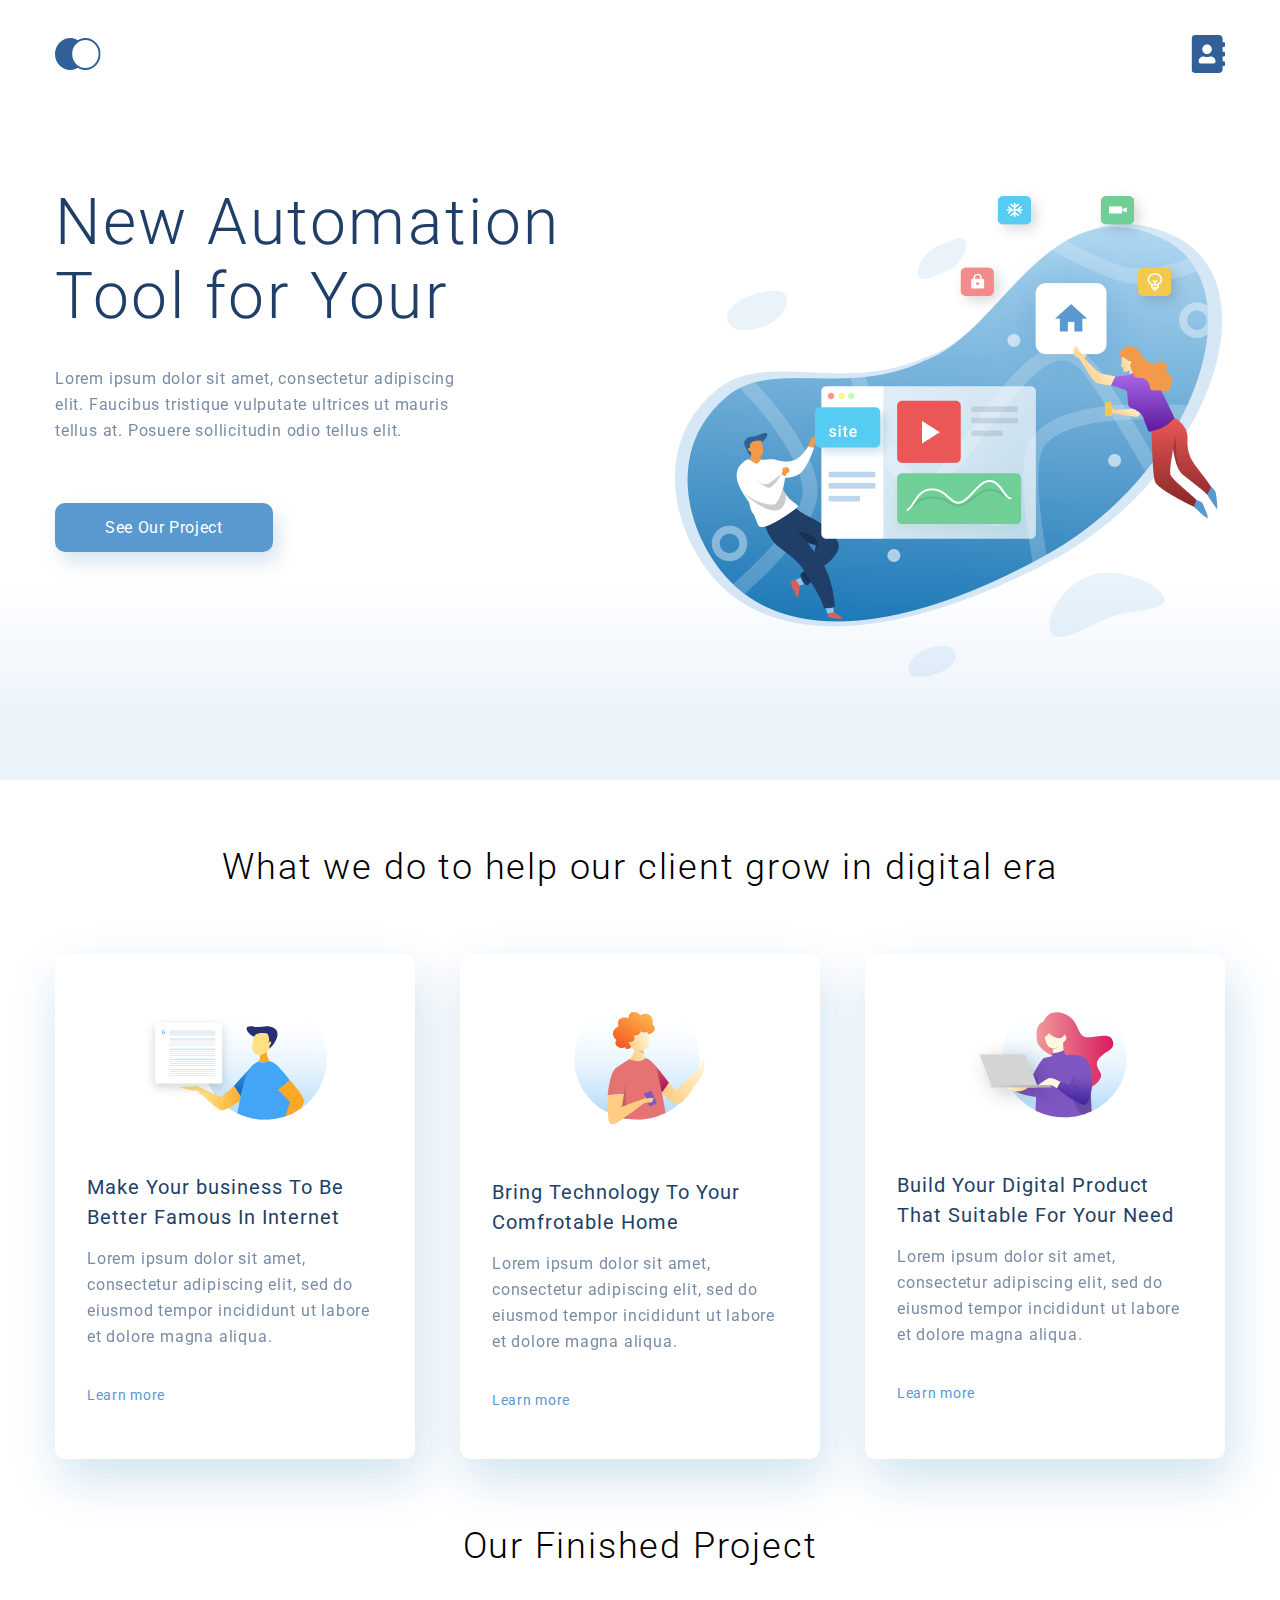
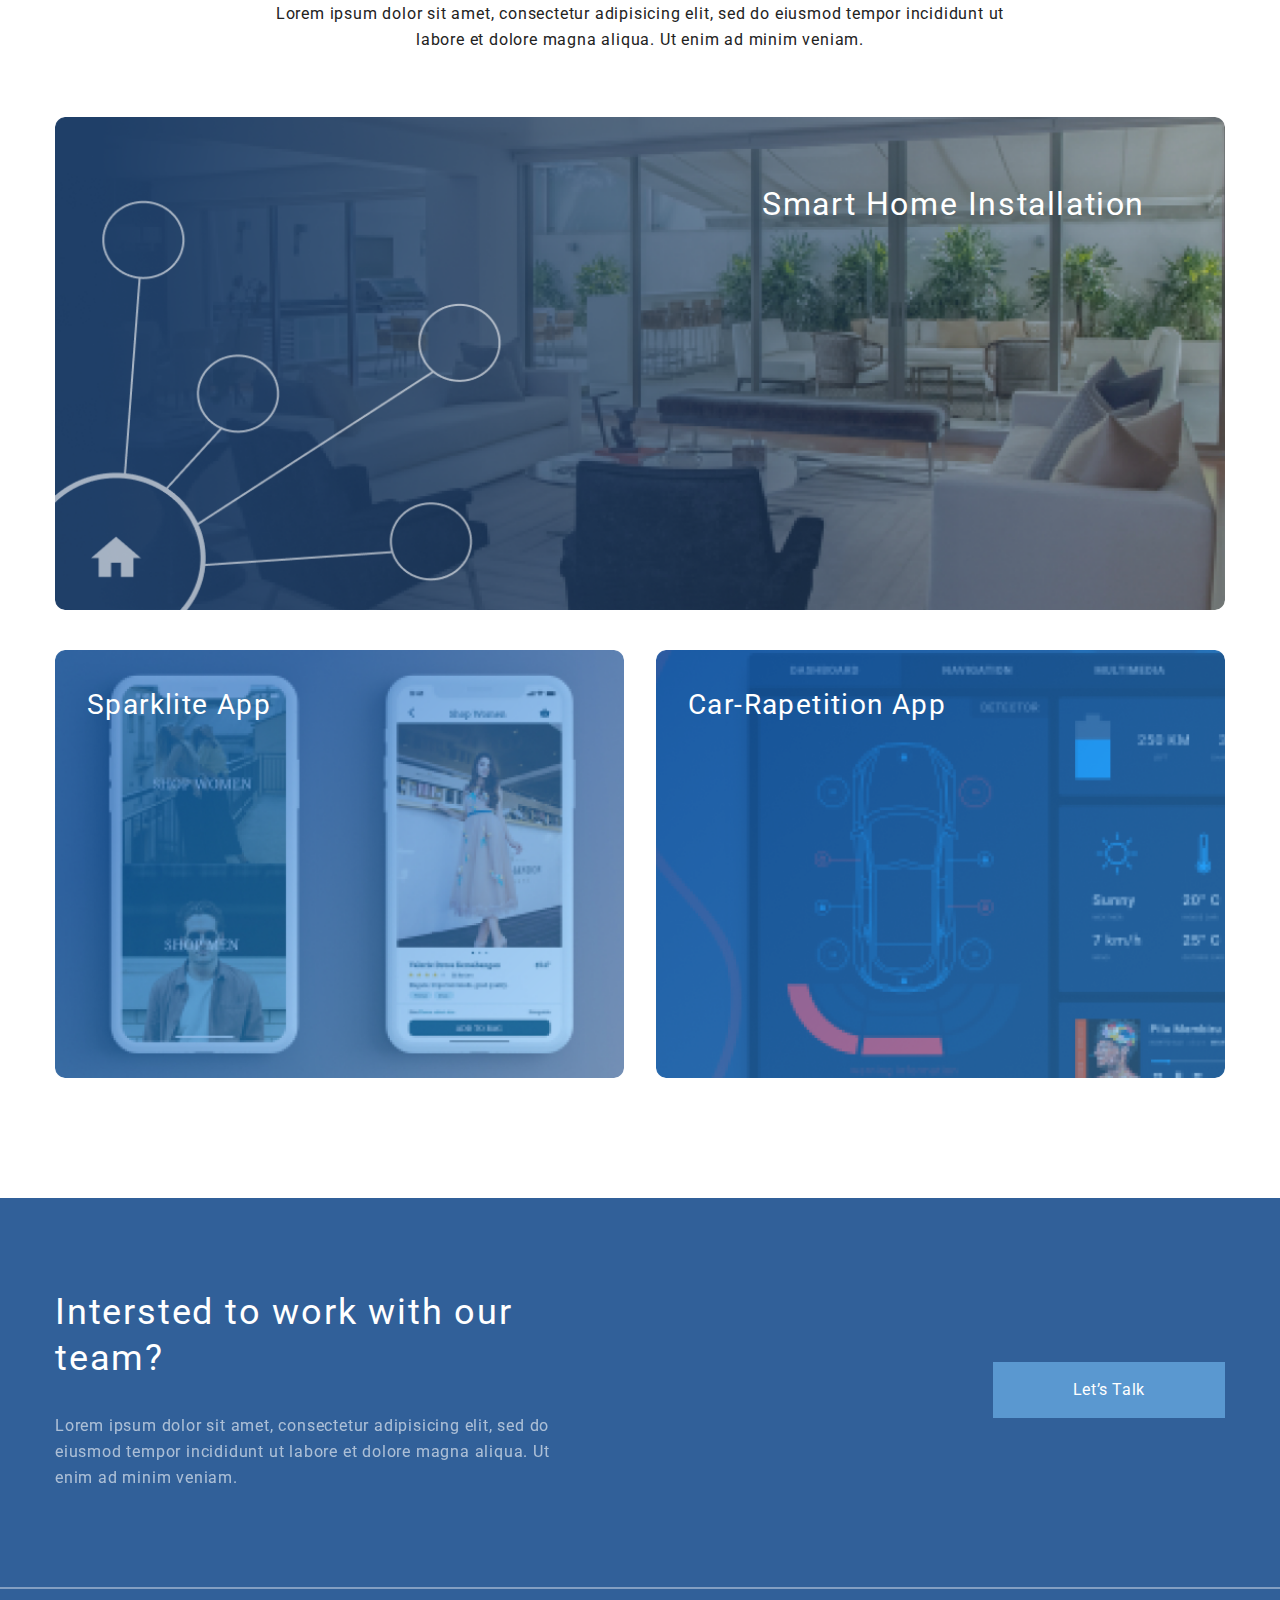
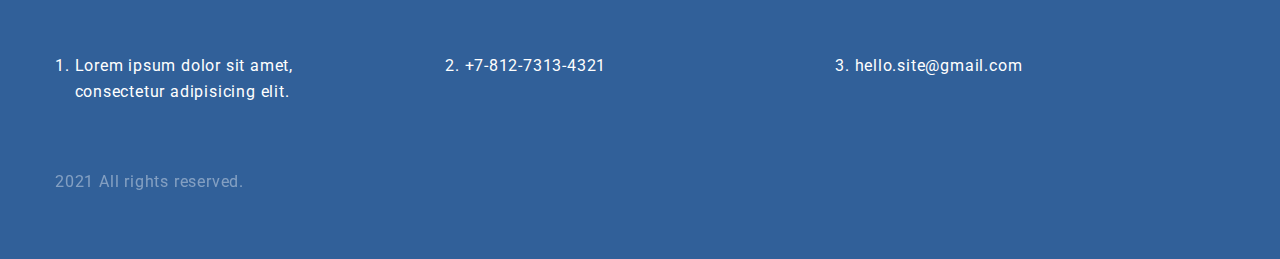
==== index.html @ ddbbd230 "New file" ====
<!DOCTYPE html>
<html lang="en">

<head>
   <meta charset="UTF-8">
   <meta http-equiv="X-UA-Compatible" content="IE=edge">
   <meta name="viewport" content="width=device-width, initial-scale=1.0">
   <link rel="stylesheet" href="style.css">
   <link rel="preconnect" href="https://fonts.googleapis.com">
   <link rel="preconnect" href="https://fonts.gstatic.com" crossorigin>
   <link href="https://fonts.googleapis.com/css2?family=Roboto:wght@300;400&display=swap" rel="stylesheet">
   <title>Main</title>
</head>

<body>

   <div class="wrapper">
      <header class="header">
         <div class="header__container">
            <a href="index.html"><img src="img/logo.svg" alt="Main"></a>
            <a href="contacts.html"><img src="img/contacts.svg" alt="contacts"></a>
         </div>
      </header>

      <main class="main">
         <div class="top">
            <div class="top__container">
               <div class="top__content">
                  <h1 class="top__title">New Automation Tool for Your </h1>
                  <p class="top__text">Lorem ipsum dolor sit amet, consectetur adipiscing elit. Faucibus tristique
                     vulputate ultrices ut mauris tellus at. Posuere sollicitudin odio tellus elit.</p>
                  <a href="#" class="button top__button">See Our Project</a>
               </div>
               <div class="top__image">
                  <img src="img/top-back.png" alt="top image">
               </div>
            </div>
         </div>

         <div class="what-we-do">
            <div class="what-we-do__container">
               <h3 class="main__title">What we do to help our client grow in digital era</h3>
               <div class="card-box">
                  <div class="card">
                     <img class="card__img" src="img/card-1.svg" alt="card-1">
                     <h4 class="card__title">Make Your business To Be
                        Better Famous In Internet</h4>
                     <p class="card__text">Lorem ipsum dolor sit amet, consectetur adipiscing elit, sed do eiusmod
                        tempor incididunt ut labore et dolore magna aliqua. </p>
                     <a href="#" class="card__link">Learn more</a>
                  </div>
                  <div class="card">
                     <img class="card__img" src="img/card-2.svg" alt="card-2">
                     <h4 class="card__title">Bring Technology To Your
                        Comfrotable Home</h4>
                     <p class="card__text">Lorem ipsum dolor sit amet, consectetur adipiscing elit, sed do eiusmod
                        tempor incididunt ut labore et dolore magna aliqua. </p>
                     <a href="#" class="card__link">Learn more</a>
                  </div>
                  <div class="card">
                     <img class="card__img" src="img/card-3.svg" alt="card-3">
                     <h4 class="card__title">Build Your Digital Product
                        That Suitable For Your Need</h4>
                     <p class="card__text">Lorem ipsum dolor sit amet, consectetur adipiscing elit, sed do eiusmod
                        tempor incididunt ut labore et dolore magna aliqua. </p>
                     <a href="#" class="card__link">Learn more</a>
                  </div>
               </div>
            </div>
         </div>

         <div class="our-project">
            <div class="our-project__container">
               <h3 class="main__title title__margin">Our Finished Project</h3>
               <p class="our-project__text">Lorem ipsum dolor sit amet, consectetur adipisicing elit, sed do eiusmod
                  tempor incididunt ut labore et dolore magna aliqua. Ut enim ad minim veniam.</p>
               <div class="our-project__item">
                  <img class="our-project__img" src="img/project-1.png" alt="project-1">
                  <p class="img__text">Smart Home Installation</p>
               </div>
               <div class="project-box">
                  <div class="our-project__item  item__margin">
                     <img class="our-project__img" src="img/project-2.png" alt="project-2">
                     <p class="img__text img__small-text">Sparklite App</p>
                  </div>
                  <div class="our-project__item">
                     <img class="our-project__img" src="img/project-3.png" alt="project-3">
                     <p class="img__text img__small-text">Car-Rapetition App</p>
                  </div>
               </div>
            </div>
         </div>
      </main>

      <footer class="footer">
         <div class="footer__container">
            <div class="footer__start">
               <div class="footer__work">
                  <h3 class="main__title footer__title">Intersted to work
                     with our team?</h3>
                  <p class="footer__text">Lorem ipsum dolor sit amet, consectetur adipisicing elit, sed do eiusmod
                     tempor
                     incididunt ut labore et dolore magna aliqua. Ut enim ad minim veniam.</p>
               </div>
               <a href="#" class="button footer__button">Let’s Talk</a>
            </div>
         </div>
         <hr class="footer__line">
         <div class="footer__container">
            <div class="footer__end">
               <ol class="footer__info">
                  <li class="footer__info__text">Lorem ipsum dolor sit amet, consectetur adipisicing elit.</li>
                  <li class="footer__info__text">+7-812-7313-4321</li>
                  <li class="footer__info__text">hello.site@gmail.com</li>
               </ol>
               <p class="copy">2021 All rights reserved.</p>
            </div>
         </div>
      </footer>

   </div>

</body>

</html>
---- style.css ----
* {
   margin: 0;
   padding: 0;
}

html, body {
   height: 100%;
   line-height: 1;
}

body {
   font-family: 'Roboto', sans-serif;
   font-size: 16px;
   color: #1F3F68;
   line-height: 26px;
   font-weight: 400;
}

a {
   text-decoration: none;
}

.wrapper {
   overflow: hidden;
   display: flex;
   flex-direction: column;
   min-height: 100%;
}

.main {
   flex: 1 1 auto;
}

[class*="__container"] {
   max-width: 1170px;
   margin: 0px auto;
   padding: 0px 15px;
}

@media(max-width: 1169.98px) {
   [class*="__container"] {
      max-width: 970px;
   }
}

@media(max-width: 991.98px) {
   [class*="__container"] {
      max-width: 750px;
   }
}

@media(max-width: 767.98px) {
   [class*="__container"] {
      max-width: none;
   }
}

.header {
   width: 100%;
}

.header__container {
   display: flex;
   justify-content: space-between;
   min-height: 116px;
   align-items: center;
}

@media(max-width: 991.98px) {
   .header__container {
      min-height: 96px;
   }
}

@media(max-width: 767.98px) {
   .header__container {
      min-height: 80px;
   }
}

.top {
   background: linear-gradient(0deg, #EBF3FB 8.84%, rgba(152, 195, 232, 0) 31.12%);
   padding: 70px 0px 94px 0px;
}

.top__container {
   display: flex;
   justify-content: space-between;
}

.top__image {
   align-self: flex-end;
}

.top__image img {
   max-width: 100%;
}

.top__content {
   max-width: 510px;
}

.top__title {
   font-weight: 300;
   font-size: 64px;
   line-height: 74px;
   letter-spacing: 0.04em;
   margin-bottom: 32px;
}

.top__text {
   letter-spacing: 0.05em;
   opacity: 0.6;
   margin-bottom: 71px;
   max-width: 425px;
}

.button {
   text-align: center;
   letter-spacing: 0.04em;
   color: #FFFFFF;
   background: #5A98D0;
}

.top__button {
   box-shadow: 5px 10px 20px rgba(53, 110, 173, 0.2);
   border-radius: 10px;
   padding: 15px 50px;
}

@media(max-width: 991.98px) {
   .top {
      padding: 45px 0px 70px 0px;
   }

   .top__text {
      padding-right: 15px;
   }

   .top__image img {
      max-width: 340px;
   }
}

@media(max-width: 767.98px) {
   .top {
      padding: 12px 0px 41px 0px;
   }

   .top__image {
      display: none;
   }

   .top__container {
      justify-content: center;
      align-items: center;
   }

   .top__content {
      display: flex;
      flex-direction: column;
      align-items: center;
      max-width: 343px;
   }

   .top__title {
      font-size: 32px;
      line-height: 37px;
      text-align: center;
      margin-bottom: 12px;
   }

   .top__text {
      text-align: center;
      max-width: 100%;
      margin-bottom: 32px;
   }

   .top__button {
      padding: 5px 12px;
      letter-spacing: normal;
   }
}

.what-we-do {
   padding: 64px 0px;
}

.main__title {
   font-weight: 300;
   font-size: 36px;
   line-height: 46px;
   text-align: center;
   letter-spacing: 0.05em;
   color: #000000;
   margin-bottom: 64px;
}

.card-box {
   display: flex;
   justify-content: space-between;
}

.card {
   display: flex;
   flex-direction: column;
   max-width: 360px;
   background: #FFFFFF;
   box-shadow: 5px 20px 50px rgba(16, 112, 177, 0.2);
   border-radius: 10px;
   padding: 44px 32px;
   box-sizing: border-box;
}

.card__img {
   align-self: center;
   margin-bottom: 52px;
}

.card__title {
   font-weight: 400;
   font-size: 20px;
   line-height: 30px;
   letter-spacing: 0.05em;
   margin-bottom: 14px;
}

.card__text {
   letter-spacing: 0.05em;
   opacity: 0.6;
   margin-bottom: 30px;
}

.card__link {
   font-size: 14px;
   line-height: 30px;
   letter-spacing: 0.05em;
   color: #5A98D0;
}

@media(max-width: 1169.98px) {
   .card-box {
      flex-direction: column;
   }

   .card {
      max-width: 335px;
      margin: 0 auto;
      margin-bottom: 32px;
   }

   .card:last-child {
      margin-bottom: 0px;
   }
}

@media(max-width: 767.98px) {
   .what-we-do {
      padding: 48px 0px;
   }

   .main__title {
      margin-bottom: 32px;
      font-size: 24px;
      line-height: 28px;
      letter-spacing: normal;
   }

}

.our-project {
   padding-bottom: 112px;
}

.title__margin {
   margin-bottom: 32px;
}

.our-project__text {
   max-width: 750px;
   margin: 0 auto;
   text-align: center;
   letter-spacing: 0.05em;
   color: #222222;
   margin-bottom: 64px;
}

.our-project__item {
   position: relative;
   flex-grow: 1;
}

.our-project__img {
   width: 100%;
   border-radius: 10px;
}

.item__margin {
   margin-right: 32px;
}

.img__text {
   font-size: 32px;
   line-height: 46px;
   text-align: right;
   letter-spacing: 0.05em;
   color: #FFFFFF;
   position: absolute;
   top: 64px;
   right: 80px;
}

.project-box {
   padding-top: 32px;
   display: flex;
   justify-content: space-between;
}

.img__small-text {
   font-size: 28px;
   top: 32px;
   left: 32px;
   right: auto;
}

@media(max-width: 991.98px) {
   .img__small-text {
      top: 20px;
      left: 20px;
   }
}

@media(max-width: 767.98px) {
   .main__title {
      font-size: 24px;
      line-height: 28px;
      letter-spacing: normal;
   }

   .our-project__text {
      margin-bottom: 40px;
   }

   .project-box {
      padding-top: 16px;
      flex-direction: column;
      align-items: center;
   }

   .item__margin {
      margin: 0px 0px 16px 0px;
   }

   .img__text {
      font-size: 16px;
      line-height: 19px;
      letter-spacing: normal;
      top: 16px;
      right: 16px;
   }

   .img__small-text {
      text-align: left;
      top: 26px;
      left: 16px;
   }
}

.footer {
   background: #316099;
   padding: 91px 0px 64px 0px;
}

.footer__start {
   display: flex;
   justify-content: space-between;
   align-items: center;
   padding-bottom: 96px;
}

.footer__work {
   max-width: 495px;
}

.footer__title {
   font-weight: 400;
   color: #FFFFFF;
   margin-bottom: 32px;
   text-align: left;
}

.footer__text {
   letter-spacing: 0.05em;
   color: #FFFFFF;
   opacity: 0.6;
}

.footer__button {
   padding: 15px 80px;
}

.footer__line {
   opacity: 0.4;
   border: 1px solid #FFFFFF;
}

.footer__end {
   padding-top: 64px;
}

.footer__info {
   display: flex;
   justify-content: space-between;
   margin-bottom: 64px;
}

.footer__info__text {
   letter-spacing: 0.05em;
   color: #FFFFFF;
   flex-grow: 1;
   flex-basis: 33.3333%;
   margin: 0px 62px 0px 19.5px;
}

.copy {
   letter-spacing: 0.05em;
   color: #FFFFFF;
   opacity: 0.4;
}

@media(max-width: 991.98px) {
   .footer {
      padding: 47px 0px 64px 0px;
   }

   .footer__container {
      max-width: 525px;
      margin: 0 auto;
   }

   .footer__start {
      padding-bottom: 64px;
   }

   .footer__work {
      max-width: 336px;
      padding-right: 51px;
   }

   .footer__button {
      padding: 5px 32px;
   }

   .footer__info {
      flex-direction: column;
   }

   .footer__info__text {
      margin: 0px 0px 25px 20px;
   }

   .footer__info__text:last-child {
      margin: 0px 0px 0px 20px;
   }
}

@media(max-width: 767.98px) {
   .footer {
      padding: 18px 0px 32px 0px;
   }

   .footer__container {
      max-width: none;
   }

   .footer__start {
      flex-direction: column;
      align-items: center;
      padding-bottom: 41px;
   }

   .footer__work {
      padding: 0px 0px 40px 0px;
   }

   .footer__title {
      font-size: 24px;
      line-height: 28px;
      text-align: center;
      letter-spacing: normal;
   }

   .footer__text {
      text-align: center;
   }

   .footer__button {
      padding: 5px 25px;
   }

   .footer__end {
      padding-top: 32px;
   }

   .footer__info {
      margin-bottom: 35px;
   }

   .footer__info__text {
      margin: 0px 0px 18px 20px;
   }

   .footer__info__text:last-child {
      margin: 0px 0px 0px 20px;
   }

   .copy {
      text-align: center;
   }
}
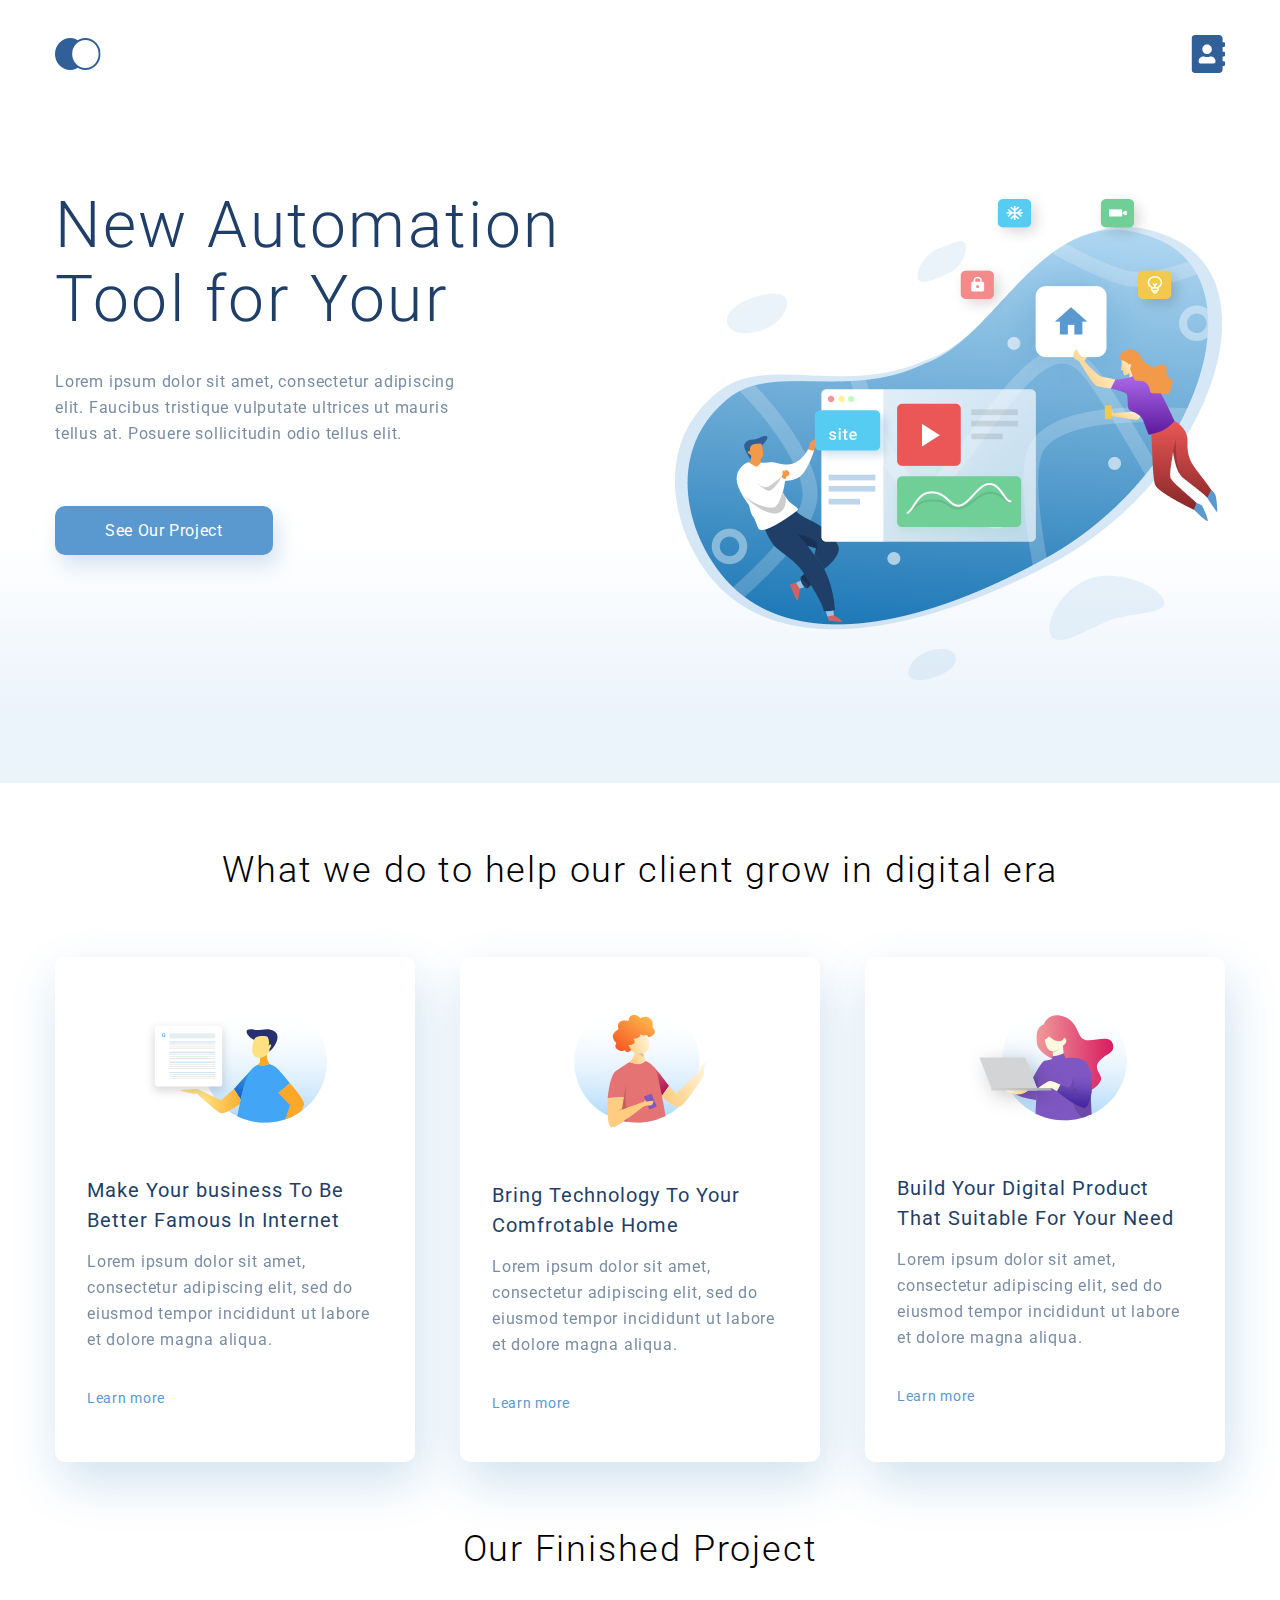
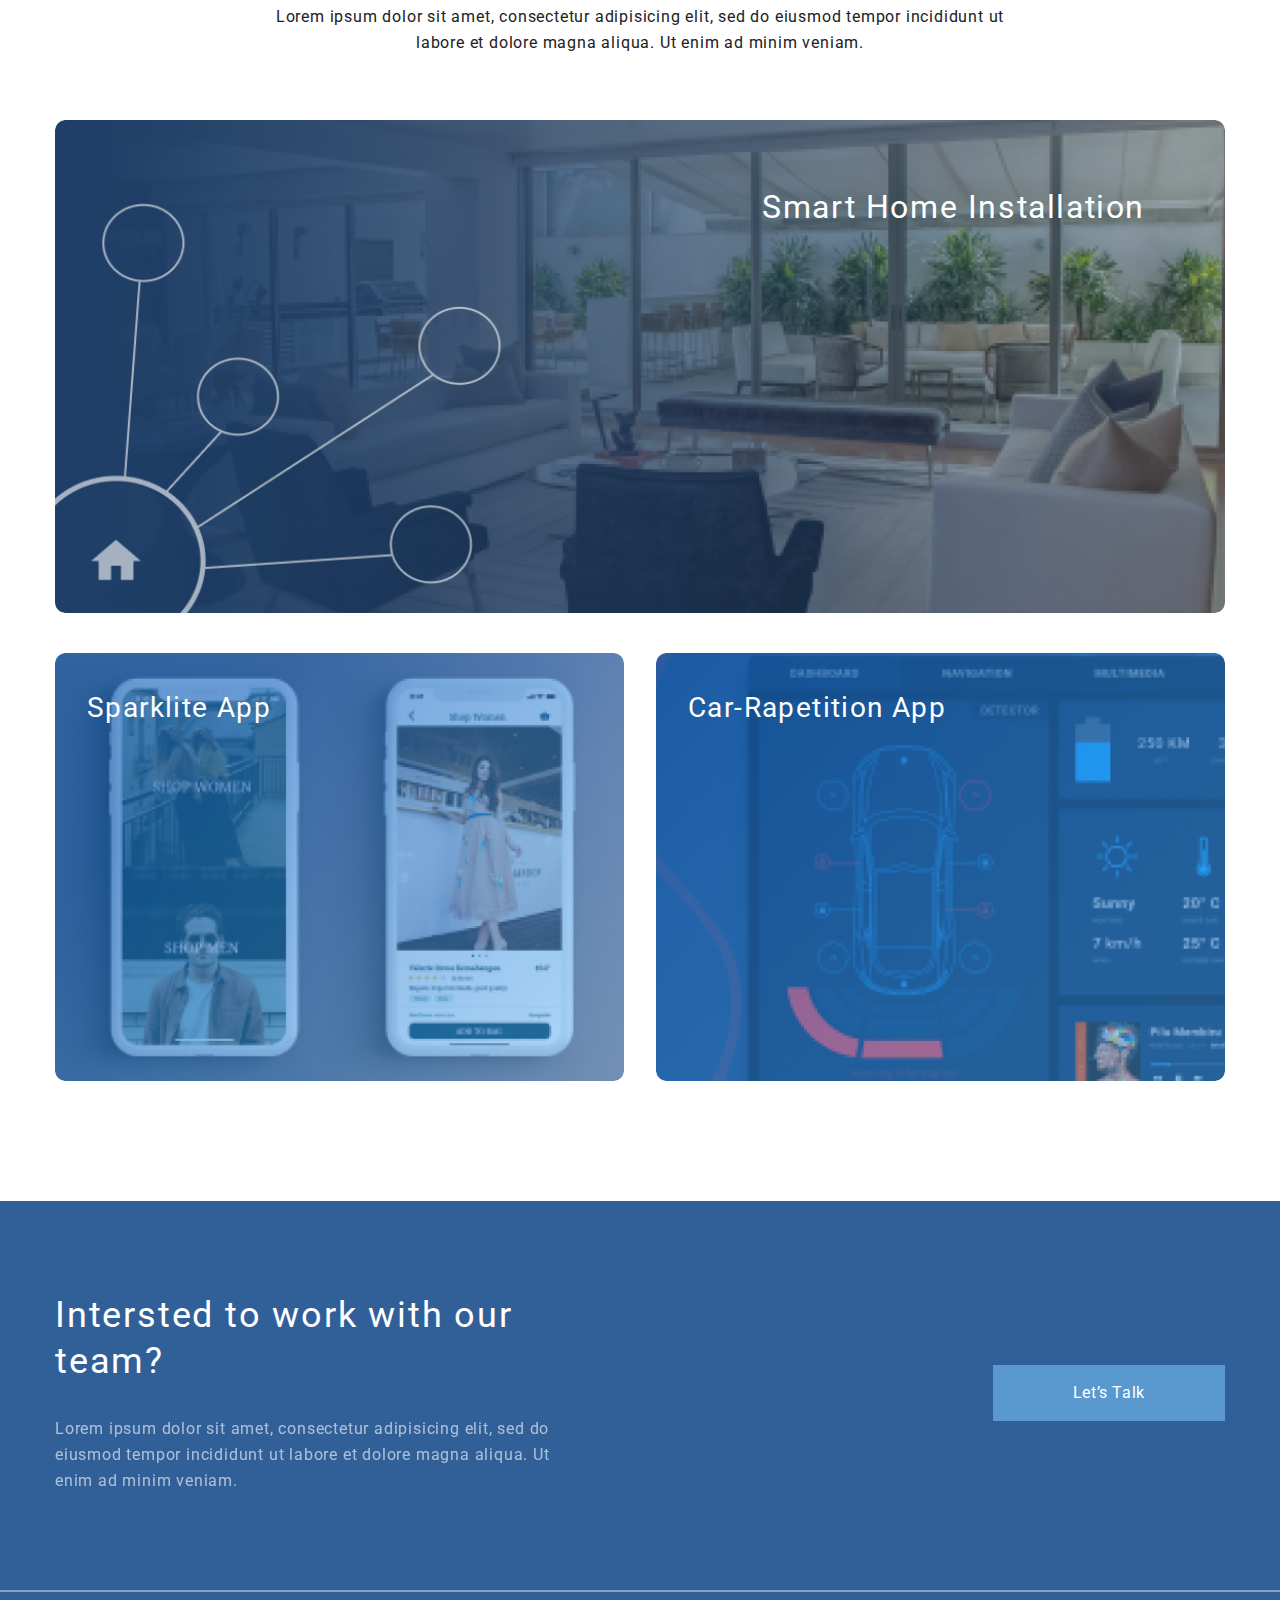
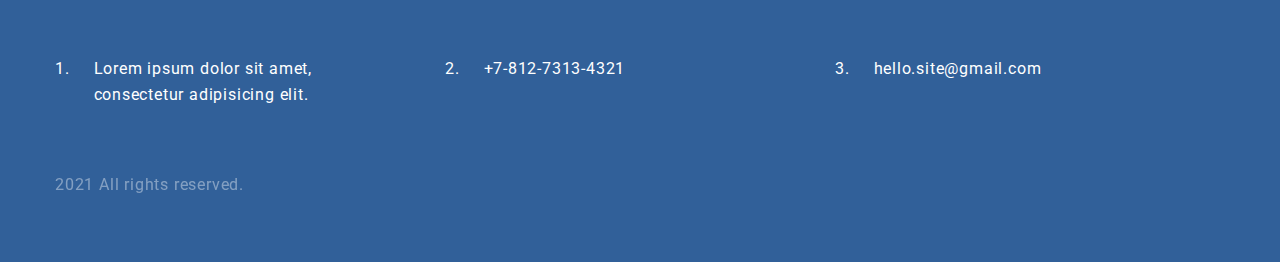
==== commit ad7630d6: "New stile" ====
--- a/index.html
+++ b/index.html
@@ -117,7 +117,6 @@
             </div>
          </div>
       </footer>
-
    </div>
 
 </body>
--- a/style.css
+++ b/style.css
@@ -18,13 +18,23 @@
 
 a {
    text-decoration: none;
+   cursor: pointer;
+}
+
+button {
+   padding: 0;
+   border: none;
+   font: inherit;
+   color: inherit;
+   background-color: transparent;
+   cursor: pointer;
 }
 
 .wrapper {
    overflow: hidden;
    display: flex;
    flex-direction: column;
-   min-height: 100%;
+   min-height: 100vh;
 }
 
 .main {
@@ -56,7 +66,11 @@
 }
 
 .header {
+   position: absolute;
    width: 100%;
+   top: 0;
+   left: 0;
+   z-index: 50;
 }
 
 .header__container {
@@ -78,9 +92,11 @@
    }
 }
 
+/*================================================== Main ================================================*/
+
 .top {
    background: linear-gradient(0deg, #EBF3FB 8.84%, rgba(152, 195, 232, 0) 31.12%);
-   padding: 70px 0px 94px 0px;
+   padding: 189px 0px 94px 0px;
 }
 
 .top__container {
@@ -130,7 +146,7 @@
 
 @media(max-width: 991.98px) {
    .top {
-      padding: 45px 0px 70px 0px;
+      padding: 140px 0px 70px 0px;
    }
 
    .top__text {
@@ -144,7 +160,7 @@
 
 @media(max-width: 767.98px) {
    .top {
-      padding: 12px 0px 41px 0px;
+      padding: 92px 0px 41px 0px;
    }
 
    .top__image {
@@ -366,6 +382,296 @@
    }
 }
 
+/*================================================ Contacts ================================================*/
+
+.upper {
+   min-height: 250px;
+   margin: 130px 0px 60px 0px;
+   background-image: url(img/upper-back.svg);
+   background-position-x: center;
+   background-size: cover;
+}
+
+.upper__title {
+   font-weight: 500;
+   font-size: 44px;
+   line-height: 74px;
+   text-align: center;
+   letter-spacing: 0.04em;
+   color: #FFFFFF;
+   padding: 51px 0px 16px 0px;
+}
+
+.upper__text {
+   max-width: 780px;
+   font-size: 20px;
+   line-height: 30px;
+   text-align: center;
+   letter-spacing: 0.04em;
+   color: rgba(255, 255, 255, 0.6);
+   margin: 0 auto;
+}
+
+@media(max-width: 991.98px) {
+   .upper {
+      margin: 100px 0px 60px 0px;
+   }
+
+   .upper__text {
+      max-width: 520px;
+   }
+}
+
+@media(max-width: 767.98px) {
+   .upper {
+      margin: 83px 0px 46px 0px;
+   }
+
+   .upper__title {
+      padding: 45px 0px 32px 0px;
+      font-size: 24px;
+      line-height: 28px;
+   }
+
+   .upper__text {
+      font-size: 16px;
+      letter-spacing: normal;
+      max-width: 341px;
+   }
+}
+
+.linkage {
+   padding-bottom: 96px;
+}
+
+.linkage__container {
+   display: flex;
+   justify-content: center;
+}
+
+.addres {
+   padding: 75px 0px 0px 0px;
+   max-width: 300px;
+}
+
+.addres__image {
+   margin-bottom: 56px;
+}
+
+.addres__img {
+   width: 301px;
+}
+
+.linkage__title {
+   font-weight: 500;
+   font-size: 20px;
+   line-height: 30px;
+   letter-spacing: 0.04em;
+   margin-bottom: 24px;
+}
+
+.addres__text {
+   font-weight: 300;
+   letter-spacing: 0.04em;
+   opacity: 0.6;
+   margin-bottom: 40px;
+}
+
+.addres__phone {
+   margin-bottom: 40px;
+   list-style-image: url(img/Phone.svg);
+   opacity: 0.6;
+}
+
+.list__item {
+   font-weight: 300;
+   font-size: 16px;
+   line-height: 26px;
+   letter-spacing: 0.04em;
+   color: #1F3F68;
+   padding-left: 18px;
+   margin: 0px 0px 16px 25px;
+}
+
+.addres__service {
+   opacity: 0.6;
+}
+
+.service__link {
+   font-weight: 400;
+   letter-spacing: 0.05em;
+}
+
+.site-link {
+   list-style-image: url(img/site.svg);
+}
+
+.mail-link {
+   list-style-image: url(img/mail.svg);
+}
+
+.message {
+   height: 800px;
+   width: 540px;
+   box-sizing: border-box;
+   background: #FFFFFF;
+   box-shadow: 5px 10px 50px rgba(16, 112, 177, 0.2);
+   border-radius: 10px;
+   padding: 56px 56px;
+   margin-left: 110px;
+}
+
+.linkage__title__margin {
+   margin-bottom: 48px;
+}
+
+.message__text {
+   line-height: 30px;
+   letter-spacing: 0.04em;
+   opacity: 0.8;
+}
+
+.message__input {
+   opacity: 0.4;
+   border: 1px solid #356EAD;
+   box-sizing: border-box;
+   border-radius: 10px;
+   margin-bottom: 32px;
+   height: 72px;
+   width: 100%;
+   padding: 21px 36px 21px 36px;
+}
+
+.message__input__text {
+   margin-bottom: 0px;
+   height: 144px;
+}
+
+.message__button {
+   width: 100%;
+   margin-top: 72px;
+   font-weight: 500;
+   padding: 23px 0px;
+   box-shadow: 5px 20px 50px rgba(16, 112, 177, 0.2);
+   border-radius: 10px;
+}
+
+@media(max-width: 991.98px) {
+   .linkage {
+      padding-bottom: 64px;
+   }
+
+   .linkage__container {
+      flex-direction: column;
+      align-items: center;
+   }
+
+   .addres {
+      padding: 4px 0px 64px 0px;
+   }
+
+   .message {
+      height: 780px;
+      width: 520px;
+      margin-left: 0px;
+      padding: 53px 53px;
+   }
+
+}
+
+@media(max-width: 767.98px) {
+   .linkage {
+      padding-bottom: 32px;
+   }
+
+   .addres {
+      padding: 0px 0px 32px 0px;
+   }
+
+   .addres__text {
+      margin-bottom: 30px;
+   }
+
+   .addres__phone {
+      margin-bottom: 30px;
+   }
+
+   .message {
+      height: 514px;
+      width: 343px;
+      padding: 36px 36px;
+   }
+
+   .linkage__title__margin {
+      margin-bottom: 31px;
+      font-size: 16px;
+   }
+
+   .message__text {
+      font-size: 14px;
+   }
+
+   .message__input {
+      height: 47px;
+      padding: 14px 27px 14px 27px;
+      margin-bottom: 20px;
+   }
+
+   .message__input__text {
+      margin-bottom: 0px;
+      height: 92px;
+   }
+
+   .message__button {
+      margin-top: 25px;
+      padding: 10px 0px;
+   }
+}
+
+.location {
+   padding-bottom: 112px;
+}
+
+.location__map {
+   margin: 0 auto;
+   height: 480px;
+   max-width: 940px;
+}
+
+.location__map iframe {
+   height: 100%;
+   width: 100%;
+}
+
+@media(max-width: 991.98px) {
+   .location {
+      padding-bottom: 64px;
+   }
+
+   .location__container {
+      max-width: none;
+      padding: 0px 5px;
+   }
+
+   .location__map {
+      height: 392px;
+      max-width: 768px;
+   }
+}
+
+@media(max-width: 767.98px) {
+   .location {
+      padding-bottom: 32px;
+   }
+
+   .location__map {
+      height: 349px;
+      max-width: none;
+   }
+}
+
+/*============================================== Footer ================================================*/
+
 .footer {
    background: #316099;
    padding: 91px 0px 64px 0px;
@@ -419,6 +725,7 @@
    color: #FFFFFF;
    flex-grow: 1;
    flex-basis: 33.3333%;
+   padding-left: 19px;
    margin: 0px 62px 0px 19.5px;
 }
 
